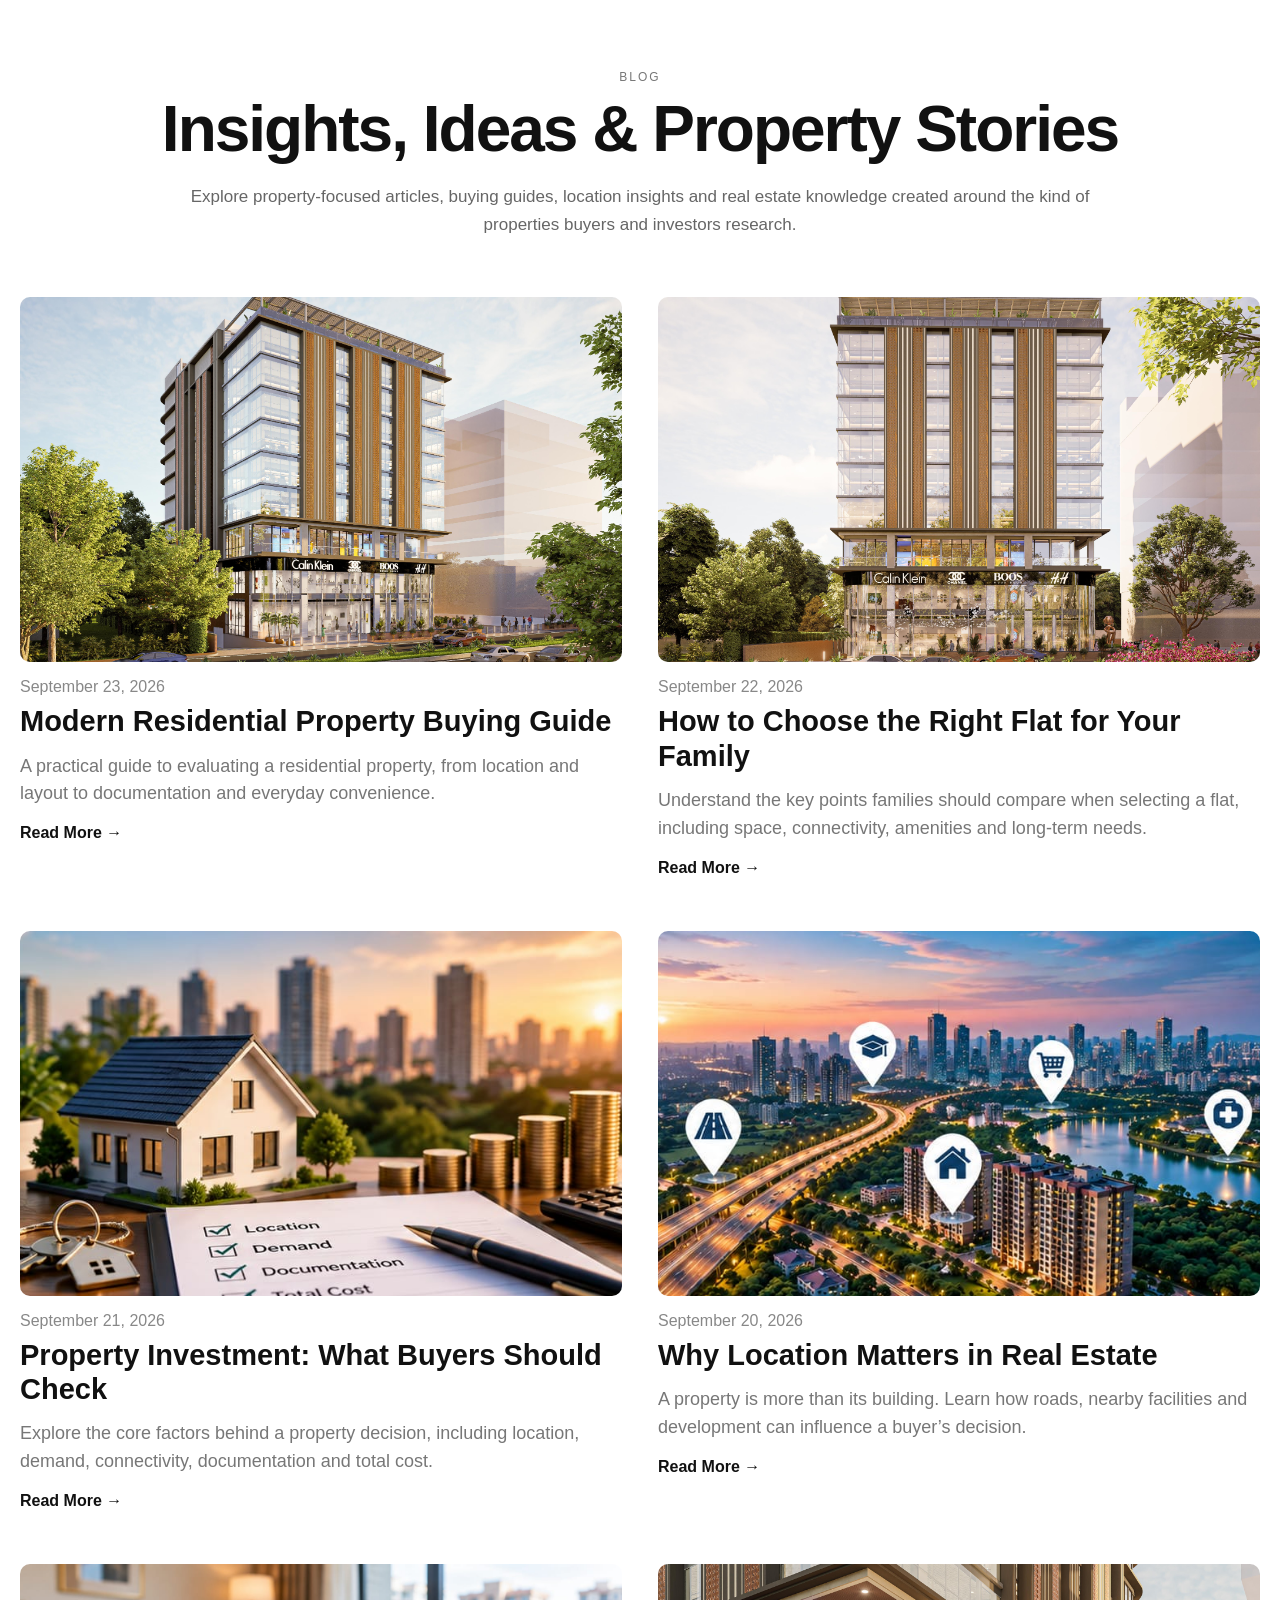
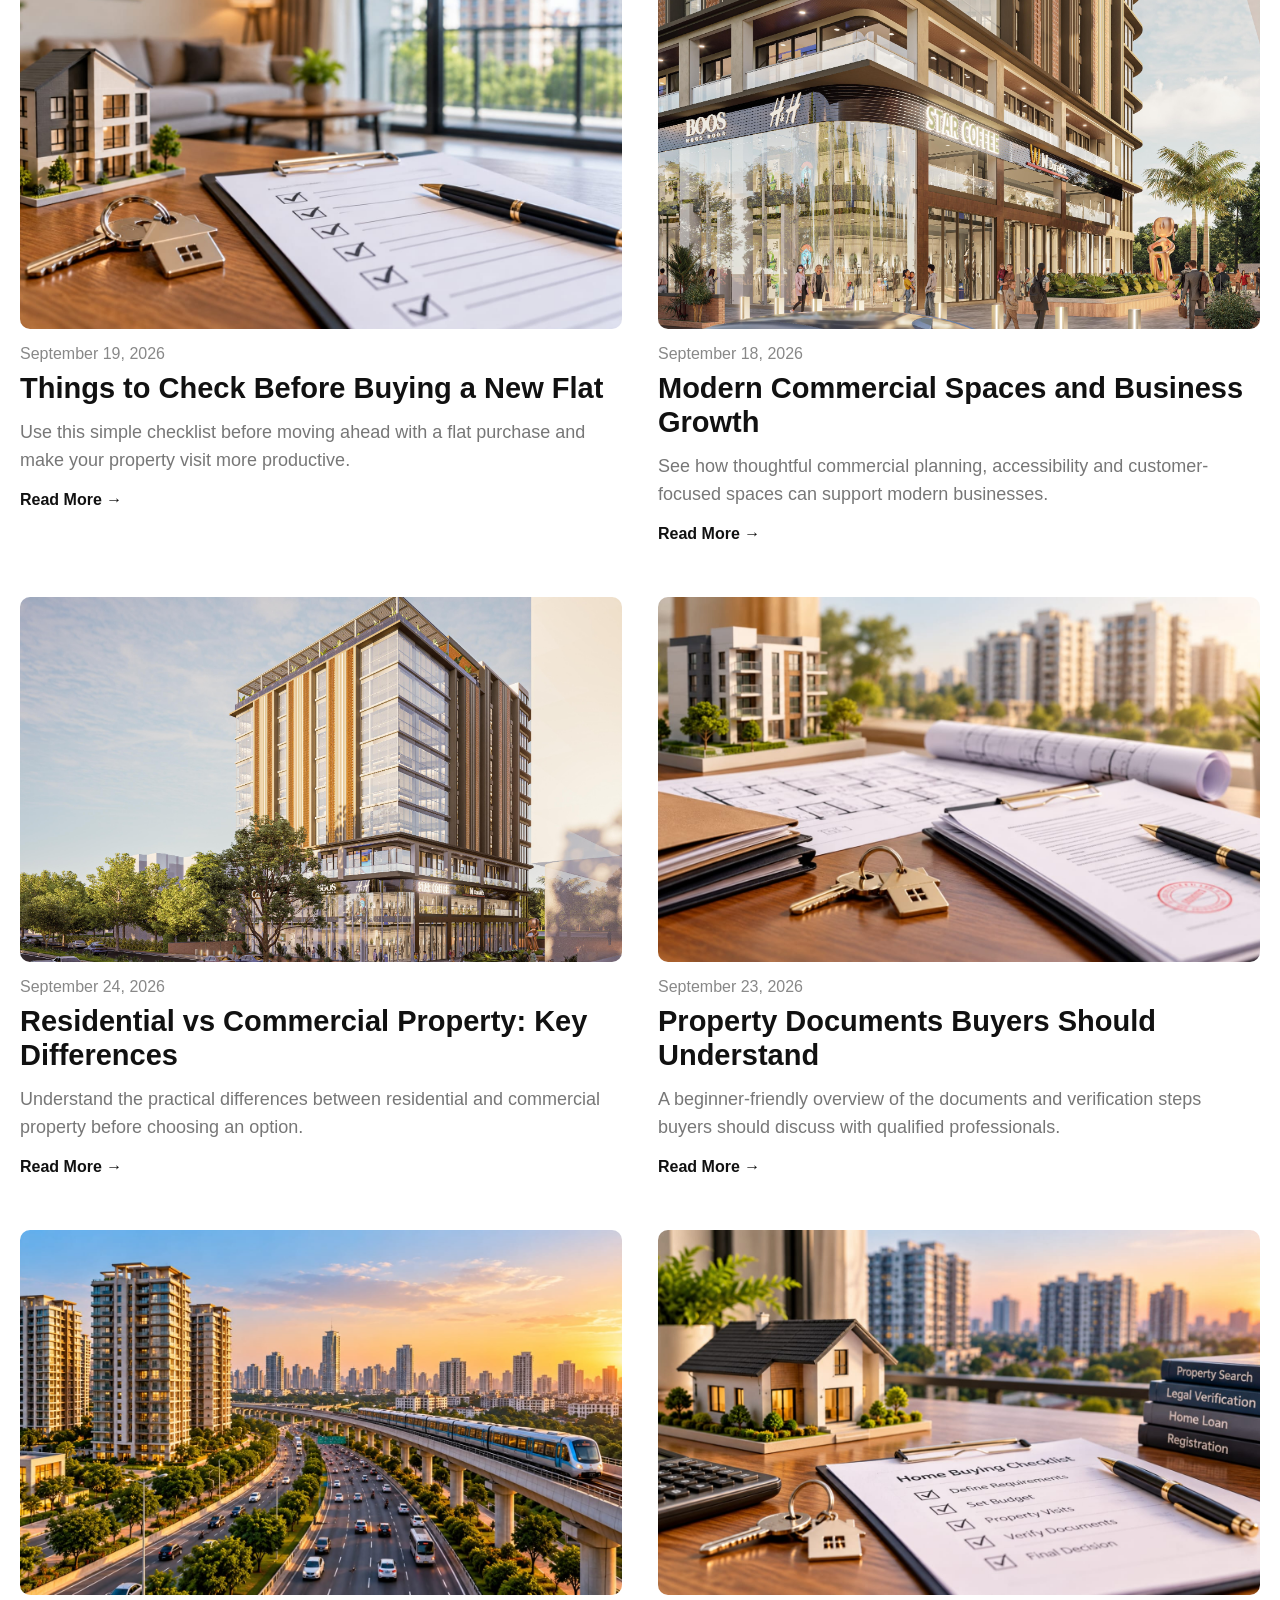
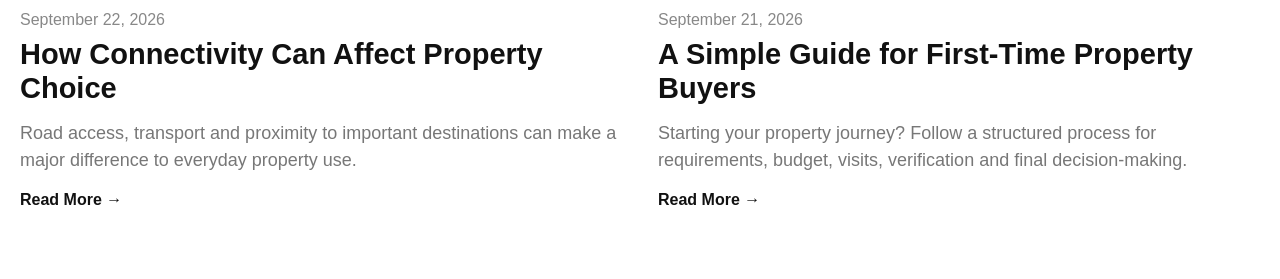
==== blogproj/index.html @ c5c7ea15 "Add blog project" ====
<!DOCTYPE html>
<html lang="en">
 <head>
  <meta charset="utf-8"/>
  <meta content="width=device-width,initial-scale=1" name="viewport"/>
  <title>
   Kisto Sons Blog | Property Insights &amp; Real Estate Guides
  </title>
  <meta content="Explore Kisto Sons property guides, real estate insights, buying tips, location guides and property knowledge." name="description"/>
  <meta content="index,follow" name="robots"/>
  <link href="https://kistosons.com/blog/" rel="canonical"/>
  <meta content="Kisto Sons Blog" property="og:title"/>
  <meta content="Property insights, buying guides and real estate articles from Kisto Sons." property="og:description"/>
  <meta content="website" property="og:type"/>
  <link href="assets/blog.css" rel="stylesheet"/>
  <script type="application/ld+json">
   {"@context":"https://schema.org","@type":"Blog","name":"Kisto Sons Blog","url":"https://kistosons.com/blog/","description":"Property insights and real estate guides from Kisto Sons."}
  </script>
 </head>
 <body>
  <div class="progress">
  </div>
  <main class="blog-home">
   <div class="wrap">
    <section class="intro">
     <p>
      BLOG
     </p>
     <h1>
      Insights, Ideas &amp; Property Stories
     </h1>
     <div class="sub">
      Explore property-focused articles, buying guides, location insights and real estate knowledge created around the kind of properties buyers and investors research.
     </div>
    </section>
    <section class="grid">
     <article class="card">
      <a href="blogs/modern-residential-property-buying-guide.html">
       <img src="assets/images/commercial-space-2.png" alt="Modern commercial property exterior" class="blog-image">
      </a>
      <div class="date">
       September 23, 2026
      </div>
      <h2>
       <a href="blogs/modern-residential-property-buying-guide.html">
        Modern Residential Property Buying Guide
       </a>
      </h2>
      <p>
       A practical guide to evaluating a residential property, from location and layout to documentation and everyday convenience.
      </p>
      <a class="read" href="blogs/modern-residential-property-buying-guide.html">
       Read More &rarr;
      </a>
     </article>
     <article class="card">
      <a href="blogs/how-to-choose-the-right-flat-for-your-family.html">
       <img src="assets/images/commercial-space-4.png" alt="Modern property building exterior" class="blog-image">
      </a>
      <div class="date">
       September 22, 2026
      </div>
      <h2>
       <a href="blogs/how-to-choose-the-right-flat-for-your-family.html">
        How to Choose the Right Flat for Your Family
       </a>
      </h2>
      <p>
       Understand the key points families should compare when selecting a flat, including space, connectivity, amenities and long-term needs.
      </p>
      <a class="read" href="blogs/how-to-choose-the-right-flat-for-your-family.html">
       Read More &rarr;
      </a>
     </article>
     <article class="card">
      <a href="blogs/property-investment-what-buyers-should-check.html">
       <img src="assets/images/property-investment.jpg" alt="Property investment checklist and property evaluation" class="blog-image">
      </a>
      <div class="date">
       September 21, 2026
      </div>
      <h2>
       <a href="blogs/property-investment-what-buyers-should-check.html">
        Property Investment: What Buyers Should Check
       </a>
      </h2>
      <p>
       Explore the core factors behind a property decision, including location, demand, connectivity, documentation and total cost.
      </p>
      <a class="read" href="blogs/property-investment-what-buyers-should-check.html">
       Read More &rarr;
      </a>
     </article>
     <article class="card">
      <a href="blogs/why-location-matters-in-real-estate.html">
       <img src="assets/images/location.jpg" alt="Property location and city connectivity" class="blog-image">
      </a>
      <div class="date">
       September 20, 2026
      </div>
      <h2>
       <a href="blogs/why-location-matters-in-real-estate.html">
        Why Location Matters in Real Estate
       </a>
      </h2>
      <p>
       A property is more than its building. Learn how roads, nearby facilities and development can influence a buyer&rsquo;s decision.
      </p>
      <a class="read" href="blogs/why-location-matters-in-real-estate.html">
       Read More &rarr;
      </a>
     </article>
     <article class="card">
      <a href="blogs/things-to-check-before-buying-a-new-flat.html">
       <img src="assets/images/flat-buying-checklist.jpg" alt="Flat buying checklist" class="blog-image">
      </a>
      <div class="date">
       September 19, 2026
      </div>
      <h2>
       <a href="blogs/things-to-check-before-buying-a-new-flat.html">
        Things to Check Before Buying a New Flat
       </a>
      </h2>
      <p>
       Use this simple checklist before moving ahead with a flat purchase and make your property visit more productive.
      </p>
      <a class="read" href="blogs/things-to-check-before-buying-a-new-flat.html">
       Read More &rarr;
      </a>
     </article>
     <article class="card">
      <a href="blogs/modern-commercial-spaces-and-business-growth.html">
       <img src="assets/images/commercial-space-1.png" alt="Modern commercial space with retail frontage" class="blog-image">
      </a>
      <div class="date">
       September 18, 2026
      </div>
      <h2>
       <a href="blogs/modern-commercial-spaces-and-business-growth.html">
        Modern Commercial Spaces and Business Growth
       </a>
      </h2>
      <p>
       See how thoughtful commercial planning, accessibility and customer-focused spaces can support modern businesses.
      </p>
      <a class="read" href="blogs/modern-commercial-spaces-and-business-growth.html">
       Read More &rarr;
      </a>
     </article>
     <article class="card">
      <a href="blogs/residential-vs-commercial-property-key-differences.html">
       <img src="assets/images/commercial-space-3.png" alt="Modern commercial property architecture" class="blog-image">
      </a>
      <div class="date">
       September 24, 2026
      </div>
      <h2>
       <a href="blogs/residential-vs-commercial-property-key-differences.html">
        Residential vs Commercial Property: Key Differences
       </a>
      </h2>
      <p>
       Understand the practical differences between residential and commercial property before choosing an option.
      </p>
      <a class="read" href="blogs/residential-vs-commercial-property-key-differences.html">
       Read More &rarr;
      </a>
     </article>
     <article class="card">
      <a href="blogs/property-documents-buyers-should-understand.html">
       <img src="assets/images/property-documents.jpg" alt="Property documents and verification" class="blog-image">
      </a>
      <div class="date">
       September 23, 2026
      </div>
      <h2>
       <a href="blogs/property-documents-buyers-should-understand.html">
        Property Documents Buyers Should Understand
       </a>
      </h2>
      <p>
       A beginner-friendly overview of the documents and verification steps buyers should discuss with qualified professionals.
      </p>
      <a class="read" href="blogs/property-documents-buyers-should-understand.html">
       Read More &rarr;
      </a>
     </article>
     <article class="card">
      <a href="blogs/how-connectivity-can-affect-property-choice.html">
       <img src="assets/images/property-connectivity.jpg" alt="Property connectivity and transport" class="blog-image">
      </a>
      <div class="date">
       September 22, 2026
      </div>
      <h2>
       <a href="blogs/how-connectivity-can-affect-property-choice.html">
        How Connectivity Can Affect Property Choice
       </a>
      </h2>
      <p>
       Road access, transport and proximity to important destinations can make a major difference to everyday property use.
      </p>
      <a class="read" href="blogs/how-connectivity-can-affect-property-choice.html">
       Read More &rarr;
      </a>
     </article>
     <article class="card">
      <a href="blogs/a-simple-guide-for-first-time-property-buyers.html">
       <img src="assets/images/first-time-property-buying.jpg" alt="First-time property buying checklist" class="blog-image">
      </a>
      <div class="date">
       September 21, 2026
      </div>
      <h2>
       <a href="blogs/a-simple-guide-for-first-time-property-buyers.html">
        A Simple Guide for First-Time Property Buyers
       </a>
      </h2>
      <p>
       Starting your property journey? Follow a structured process for requirements, budget, visits, verification and final decision-making.
      </p>
      <a class="read" href="blogs/a-simple-guide-for-first-time-property-buyers.html">
       Read More &rarr;
      </a>
     </article>
    </section>
   </div>
  </main>
  <script defer="True" src="assets/blog.js">
  </script>
 </body>
</html>
---- blogproj/assets/blog.css ----
/* ================================
   Base / Reset
================================ */
* {
    box-sizing: border-box;
}

html {
    scroll-behavior: smooth;
}

body {
    margin: 0;
    font-family: Arial, Helvetica, sans-serif;
    color: #111;
    background: #fff;
}

a {
    color: inherit;
    text-decoration: none;
}

button {
    font: inherit;
}

.wrap {
    width: min(760px, 100%);
    margin: 0 auto;
    padding: 0 20px;
}

/* ================================
   Reading Progress Bar
================================ */
.progress {
    position: fixed;
    top: 0;
    left: 0;
    z-index: 20;
    width: 0;
    height: 3px;
    background: #111;
    transition: width 0.05s linear;
}

/* ================================
   Header
================================ */
.top {
    display: flex;
    align-items: center;
    justify-content: flex-end;
    height: 88px;
    border-bottom: 1px solid #eee;
}

.top a {
    color: #555;
    font-size: 12px;
    font-weight: 600;
    letter-spacing: 2px;
}

/* ================================
   Blog Home
================================ */
.blog-home {
    padding: 70px 0;
}

/* Wider homepage layout to match the reference design.
   Article pages keep the original narrow .wrap width. */
.blog-home > .wrap {
    width: min(1440px, 100%);
    padding: 0 20px;
}

.intro {
    margin-bottom: 58px;
    text-align: center;
}

.intro p {
    margin: 0 0 12px;
    color: #777;
    font-size: 12px;
    letter-spacing: 2px;
}

.intro h1 {
    margin: 0;
    font-size: 64px;
    font-weight: 700;
    line-height: 1.05;
    letter-spacing: -2px;
}

.intro .sub {
    max-width: 900px;
    margin: 20px auto 0;
    color: #666;
    font-size: 17px;
    line-height: 1.65;
}

/* ================================
   Article Cards
================================ */
.grid {
    display: grid;
    grid-template-columns: repeat(2, minmax(0, 1fr));
    gap: 54px 36px;
}

.blog-image,
.hero-image {
    display: block;
    width: 100%;
    object-fit: cover;
    border-radius: 10px;
}

.blog-image {
    height: 365px;
}

.hero-image {
    height: 430px;
    margin-bottom: 40px;
}

.card img,
.fakeimg {
    width: 100%;
    height: 365px;
    object-fit: cover;
    border-radius: 10px;
}

.fakeimg {
    display: flex;
    align-items: flex-end;
    padding: 22px;
    color: #fff;
    font-size: 12px;
    font-weight: 700;
    letter-spacing: 2px;
    background: linear-gradient(135deg, #263238, #a77c45);
}

.g2 { background: linear-gradient(135deg, #1f343a, #80927d); }
.g3 { background: linear-gradient(135deg, #3a3027, #bd966d); }
.g4 { background: linear-gradient(135deg, #233a55, #8797a8); }
.g5 { background: linear-gradient(135deg, #473b30, #d0ae82); }
.g6 { background: linear-gradient(135deg, #29343e, #96744e); }
.g7 { background: linear-gradient(135deg, #34434a, #a39b85); }
.g8 { background: linear-gradient(135deg, #302f39, #aa8765); }
.g9 { background: linear-gradient(135deg, #1e3b46, #749da2); }
.g10 { background: linear-gradient(135deg, #3b322d, #9d775b); }

.date {
    margin-top: 16px;
    color: #888;
    font-size: 16px;
}

.card h2 {
    margin: 8px 0 14px;
    font-size: 29px;
    line-height: 1.18;
}

.card p {
    margin: 0 0 16px;
    color: #777;
    font-size: 18px;
    line-height: 1.55;
}

.read {
    font-size: 16px;
    font-weight: 700;
}

.card a:hover,
.back:hover,
.next a:hover {
    text-decoration: underline;
}

/* ================================
   Article Page
================================ */
.article {
    padding: 70px 0;
}

.article .label {
    color: #777;
    font-size: 12px;
    letter-spacing: 2px;
}

.article h1 {
    margin: 15px 0 25px;
    font-size: 50px;
    line-height: 1.08;
    letter-spacing: -2px;
}

.heroimg {
    display: flex;
    align-items: center;
    justify-content: center;
    height: 430px;
    margin-bottom: 40px;
    border-radius: 10px;
    color: #fff;
    font-size: 22px;
    font-weight: 700;
    letter-spacing: 2px;
    background: linear-gradient(135deg, #263238, #a77c45);
}

.article h2 {
    margin-top: 38px;
    font-size: 28px;
}

.article h3 {
    margin-top: 28px;
    font-size: 20px;
}

.article p,
.article li {
    color: #555;
    font-size: 17px;
    line-height: 1.8;
}

/* ================================
   FAQ
================================ */
.faq {
    margin-top: 45px;
    border-top: 1px solid #ddd;
}

.faq details {
    padding: 20px 0;
    border-bottom: 1px solid #ddd;
}

.faq summary {
    cursor: pointer;
    font-weight: 700;
}

/* ================================
   Share Buttons
================================ */
.share {
    display: flex;
    gap: 10px;
    margin-top: 40px;
    padding-top: 25px;
    border-top: 1px solid #ddd;
}

.share button {
    padding: 9px 15px;
    border: 1px solid #ddd;
    background: #fff;
    cursor: pointer;
}

.share button:hover {
    background: #f7f7f7;
}

.next {
    margin-top: 35px;
    padding-top: 25px;
    border-top: 1px solid #ddd;
    font-weight: 700;
}

.back {
    display: inline-block;
    margin-top: 35px;
    font-size: 14px;
    font-weight: 700;
}

/* ================================
   Responsive Design
================================ */
@media (max-width: 700px) {
    .wrap {
        padding: 0 18px;
    }

    .intro h1,
    .article h1 {
        font-size: 38px;
    }

    .blog-home > .wrap {
        width: 100%;
    }

    .grid {
        grid-template-columns: 1fr;
        gap: 45px;
    }

    .card img,
    .fakeimg {
        height: 220px;
    }

    .heroimg {
        height: 280px;
    }

    .top {
        height: 70px;
    }
}
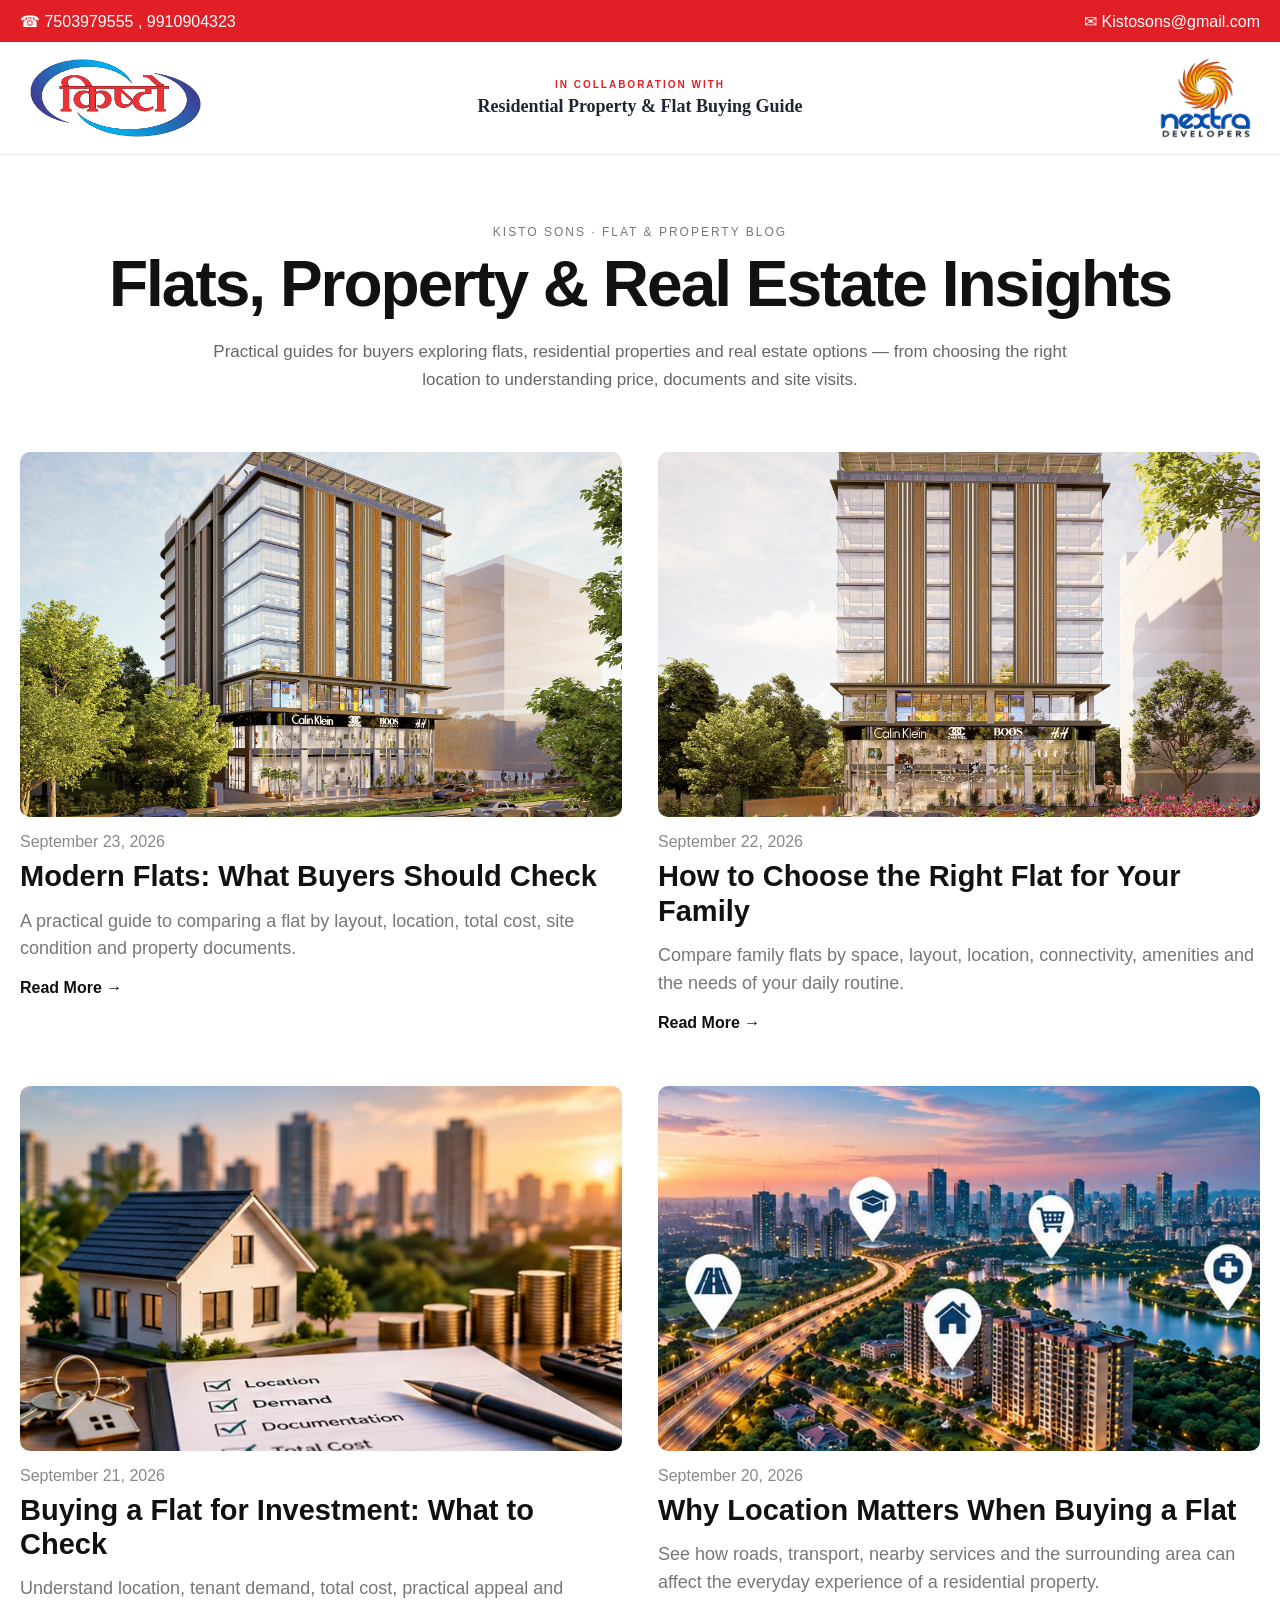
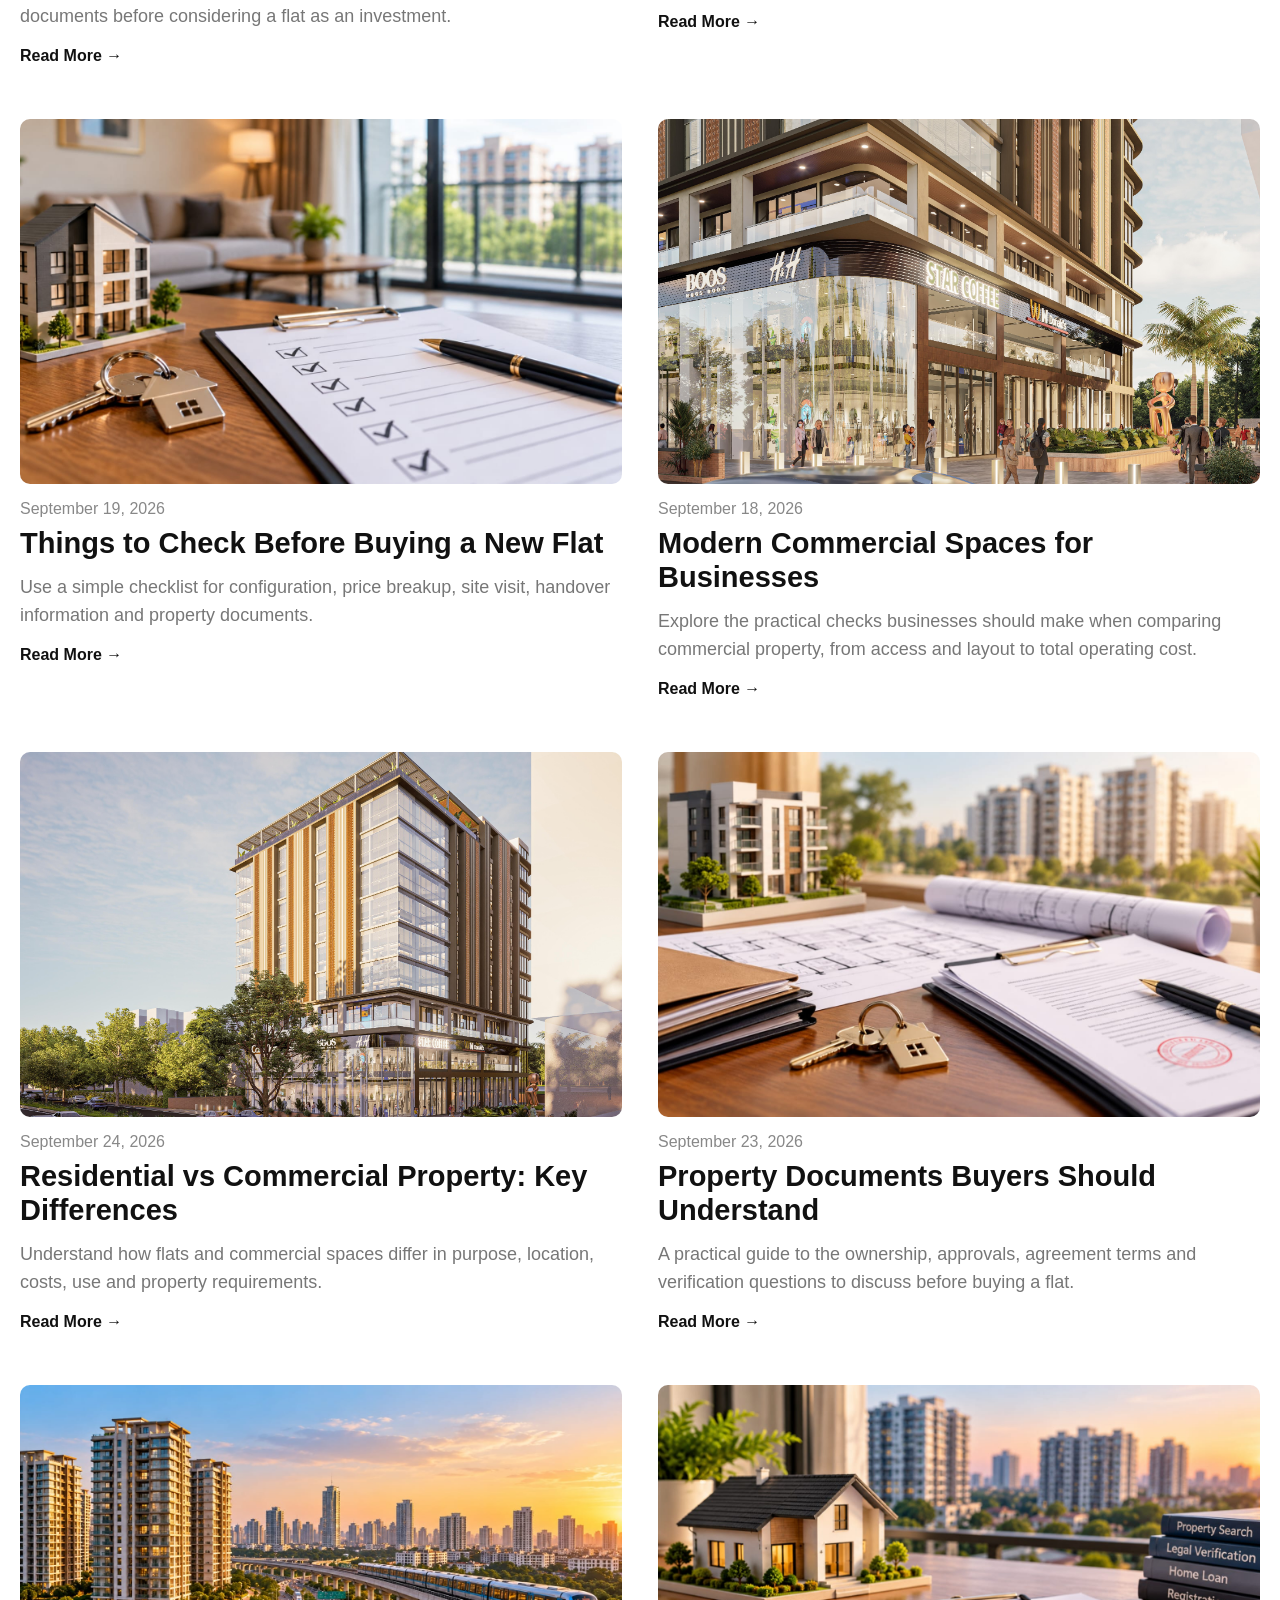
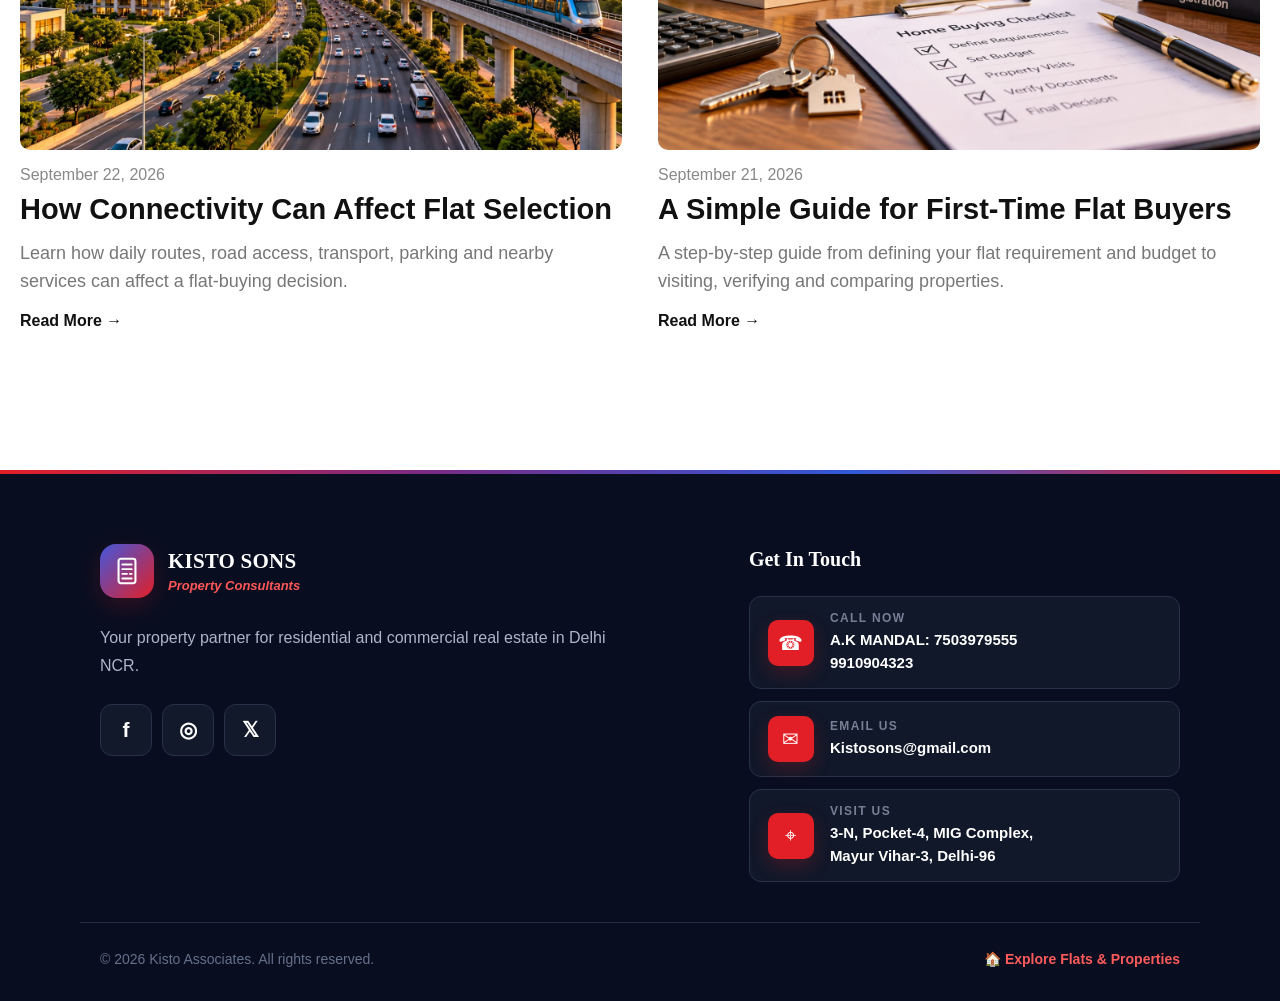
==== commit 16b52b4f: "Initial commit" ====
--- a/blogproj/index.html
+++ b/blogproj/index.html
@@ -4,58 +4,108 @@
   <meta charset="utf-8"/>
   <meta content="width=device-width,initial-scale=1" name="viewport"/>
   <title>
-   Kisto Sons Blog | Property Insights &amp; Real Estate Guides
+   Kisto Sons Blog | Flats, Property &amp; Real Estate Insights
   </title>
-  <meta content="Explore Kisto Sons property guides, real estate insights, buying tips, location guides and property knowledge." name="description"/>
-  <meta content="index,follow" name="robots"/>
+  <meta content="Practical flat buying guides, residential property insights and real estate information from Kisto Sons." name="description"/>
+  <meta content="Kisto Sons Blog | Flats, Property &amp; Real Estate Insights" property="og:title"/>
+  <meta content="Practical flat buying guides, residential property insights and real estate information from Kisto Sons." property="og:description"/>
+  <meta content="website" property="og:type"/>
+  <meta content="Kisto Sons" property="og:site_name"/>
+  <meta content="https://kistosons.com/blog/" property="og:url"/>
+  <meta content="https://kistosons.com/blog/assets/images/first-time-property-buying.jpg" property="og:image"/>
+  <meta content="Kisto Sons Blog | Flats, Property &amp; Real Estate Insights" property="og:image:alt"/>
+  <meta content="summary_large_image" name="twitter:card"/>
+  <meta content="Kisto Sons Blog | Flats, Property &amp; Real Estate Insights" name="twitter:title"/>
+  <meta content="Practical flat buying guides, residential property insights and real estate information from Kisto Sons." name="twitter:description"/>
+  <meta content="https://kistosons.com/blog/assets/images/first-time-property-buying.jpg" name="twitter:image"/>
+  <meta content="Kisto Sons" name="author"/>
+  <meta content="flats for sale, flat buying guide, residential property, real estate, property buying, Kisto Sons" name="keywords"/>
+  <meta content="index, follow, max-image-preview:large, max-snippet:-1, max-video-preview:-1" name="robots"/>
+  <meta content="#111827" name="theme-color"/>
+
   <link href="https://kistosons.com/blog/" rel="canonical"/>
-  <meta content="Kisto Sons Blog" property="og:title"/>
-  <meta content="Property insights, buying guides and real estate articles from Kisto Sons." property="og:description"/>
-  <meta content="website" property="og:type"/>
   <link href="assets/blog.css" rel="stylesheet"/>
   <script type="application/ld+json">
    {"@context":"https://schema.org","@type":"Blog","name":"Kisto Sons Blog","url":"https://kistosons.com/blog/","description":"Property insights and real estate guides from Kisto Sons."}
   </script>
  </head>
  <body>
+  <div class="site-topbar">
+   <div class="site-topbar-inner">
+    <div>
+     ☎
+     <a href="tel:+917503797555">
+      7503979555
+     </a>
+     ,
+     <a href="tel:+919910904323">
+      9910904323
+     </a>
+    </div>
+    <div>
+     ✉
+     <a href="mailto:Kistosons@gmail.com">
+      Kistosons@gmail.com
+     </a>
+    </div>
+   </div>
+  </div>
+  <div class="brandbar">
+   <div class="brandbar-inner">
+    <a aria-label="Kisto Sons" class="brand-logo brand-logo-kisto" href="index.html">
+     <img alt="Kisto Sons logo" src="assets/images/kisto-logo.png"/>
+    </a>
+    <div class="brandbar-center">
+     <span>
+      IN COLLABORATION WITH
+     </span>
+     <strong>
+      Residential Property &amp; Flat Buying Guide
+     </strong>
+    </div>
+    <a aria-label="Nextra Developers" class="brand-logo brand-logo-nextra" href="index.html">
+     <img alt="Nextra Developers logo" src="assets/images/nextra-logo.png"/>
+    </a>
+   </div>
+  </div>
   <div class="progress">
   </div>
   <main class="blog-home">
    <div class="wrap">
     <section class="intro">
      <p>
-      BLOG
+      KISTO SONS · FLAT &amp; PROPERTY BLOG
      </p>
      <h1>
-      Insights, Ideas &amp; Property Stories
+      Flats, Property &amp; Real Estate Insights
      </h1>
      <div class="sub">
-      Explore property-focused articles, buying guides, location insights and real estate knowledge created around the kind of properties buyers and investors research.
+      Practical guides for buyers exploring flats, residential properties and real estate options — from choosing the right location to understanding price, documents and site visits.
      </div>
     </section>
     <section class="grid">
      <article class="card">
       <a href="blogs/modern-residential-property-buying-guide.html">
-       <img src="assets/images/commercial-space-2.png" alt="Modern commercial property exterior" class="blog-image">
+       <img alt="Modern commercial property exterior" class="blog-image" src="assets/images/commercial-space-2.png"/>
       </a>
       <div class="date">
        September 23, 2026
       </div>
       <h2>
        <a href="blogs/modern-residential-property-buying-guide.html">
-        Modern Residential Property Buying Guide
-       </a>
-      </h2>
-      <p>
-       A practical guide to evaluating a residential property, from location and layout to documentation and everyday convenience.
+        Modern Flats: What Buyers Should Check
+       </a>
+      </h2>
+      <p>
+       A practical guide to comparing a flat by layout, location, total cost, site condition and property documents.
       </p>
       <a class="read" href="blogs/modern-residential-property-buying-guide.html">
-       Read More &rarr;
+       Read More →
       </a>
      </article>
      <article class="card">
       <a href="blogs/how-to-choose-the-right-flat-for-your-family.html">
-       <img src="assets/images/commercial-space-4.png" alt="Modern property building exterior" class="blog-image">
+       <img alt="Modern property building exterior" class="blog-image" src="assets/images/commercial-space-4.png"/>
       </a>
       <div class="date">
        September 22, 2026
@@ -66,53 +116,53 @@
        </a>
       </h2>
       <p>
-       Understand the key points families should compare when selecting a flat, including space, connectivity, amenities and long-term needs.
+       Compare family flats by space, layout, location, connectivity, amenities and the needs of your daily routine.
       </p>
       <a class="read" href="blogs/how-to-choose-the-right-flat-for-your-family.html">
-       Read More &rarr;
+       Read More →
       </a>
      </article>
      <article class="card">
       <a href="blogs/property-investment-what-buyers-should-check.html">
-       <img src="assets/images/property-investment.jpg" alt="Property investment checklist and property evaluation" class="blog-image">
+       <img alt="Property investment checklist and property evaluation" class="blog-image" src="assets/images/property-investment.jpg"/>
       </a>
       <div class="date">
        September 21, 2026
       </div>
       <h2>
        <a href="blogs/property-investment-what-buyers-should-check.html">
-        Property Investment: What Buyers Should Check
-       </a>
-      </h2>
-      <p>
-       Explore the core factors behind a property decision, including location, demand, connectivity, documentation and total cost.
+        Buying a Flat for Investment: What to Check
+       </a>
+      </h2>
+      <p>
+       Understand location, tenant demand, total cost, practical appeal and documents before considering a flat as an investment.
       </p>
       <a class="read" href="blogs/property-investment-what-buyers-should-check.html">
-       Read More &rarr;
+       Read More →
       </a>
      </article>
      <article class="card">
       <a href="blogs/why-location-matters-in-real-estate.html">
-       <img src="assets/images/location.jpg" alt="Property location and city connectivity" class="blog-image">
+       <img alt="Property location and city connectivity" class="blog-image" src="assets/images/location.jpg"/>
       </a>
       <div class="date">
        September 20, 2026
       </div>
       <h2>
        <a href="blogs/why-location-matters-in-real-estate.html">
-        Why Location Matters in Real Estate
-       </a>
-      </h2>
-      <p>
-       A property is more than its building. Learn how roads, nearby facilities and development can influence a buyer&rsquo;s decision.
+        Why Location Matters When Buying a Flat
+       </a>
+      </h2>
+      <p>
+       See how roads, transport, nearby services and the surrounding area can affect the everyday experience of a residential property.
       </p>
       <a class="read" href="blogs/why-location-matters-in-real-estate.html">
-       Read More &rarr;
+       Read More →
       </a>
      </article>
      <article class="card">
       <a href="blogs/things-to-check-before-buying-a-new-flat.html">
-       <img src="assets/images/flat-buying-checklist.jpg" alt="Flat buying checklist" class="blog-image">
+       <img alt="Flat buying checklist" class="blog-image" src="assets/images/flat-buying-checklist.jpg"/>
       </a>
       <div class="date">
        September 19, 2026
@@ -123,34 +173,34 @@
        </a>
       </h2>
       <p>
-       Use this simple checklist before moving ahead with a flat purchase and make your property visit more productive.
+       Use a simple checklist for configuration, price breakup, site visit, handover information and property documents.
       </p>
       <a class="read" href="blogs/things-to-check-before-buying-a-new-flat.html">
-       Read More &rarr;
+       Read More →
       </a>
      </article>
      <article class="card">
       <a href="blogs/modern-commercial-spaces-and-business-growth.html">
-       <img src="assets/images/commercial-space-1.png" alt="Modern commercial space with retail frontage" class="blog-image">
+       <img alt="Modern commercial space with retail frontage" class="blog-image" src="assets/images/commercial-space-1.png"/>
       </a>
       <div class="date">
        September 18, 2026
       </div>
       <h2>
        <a href="blogs/modern-commercial-spaces-and-business-growth.html">
-        Modern Commercial Spaces and Business Growth
-       </a>
-      </h2>
-      <p>
-       See how thoughtful commercial planning, accessibility and customer-focused spaces can support modern businesses.
+        Modern Commercial Spaces for Businesses
+       </a>
+      </h2>
+      <p>
+       Explore the practical checks businesses should make when comparing commercial property, from access and layout to total operating cost.
       </p>
       <a class="read" href="blogs/modern-commercial-spaces-and-business-growth.html">
-       Read More &rarr;
+       Read More →
       </a>
      </article>
      <article class="card">
       <a href="blogs/residential-vs-commercial-property-key-differences.html">
-       <img src="assets/images/commercial-space-3.png" alt="Modern commercial property architecture" class="blog-image">
+       <img alt="Modern commercial property architecture" class="blog-image" src="assets/images/commercial-space-3.png"/>
       </a>
       <div class="date">
        September 24, 2026
@@ -161,15 +211,15 @@
        </a>
       </h2>
       <p>
-       Understand the practical differences between residential and commercial property before choosing an option.
+       Understand how flats and commercial spaces differ in purpose, location, costs, use and property requirements.
       </p>
       <a class="read" href="blogs/residential-vs-commercial-property-key-differences.html">
-       Read More &rarr;
+       Read More →
       </a>
      </article>
      <article class="card">
       <a href="blogs/property-documents-buyers-should-understand.html">
-       <img src="assets/images/property-documents.jpg" alt="Property documents and verification" class="blog-image">
+       <img alt="Property documents and verification" class="blog-image" src="assets/images/property-documents.jpg"/>
       </a>
       <div class="date">
        September 23, 2026
@@ -180,55 +230,155 @@
        </a>
       </h2>
       <p>
-       A beginner-friendly overview of the documents and verification steps buyers should discuss with qualified professionals.
+       A practical guide to the ownership, approvals, agreement terms and verification questions to discuss before buying a flat.
       </p>
       <a class="read" href="blogs/property-documents-buyers-should-understand.html">
-       Read More &rarr;
+       Read More →
       </a>
      </article>
      <article class="card">
       <a href="blogs/how-connectivity-can-affect-property-choice.html">
-       <img src="assets/images/property-connectivity.jpg" alt="Property connectivity and transport" class="blog-image">
+       <img alt="Property connectivity and transport" class="blog-image" src="assets/images/property-connectivity.jpg"/>
       </a>
       <div class="date">
        September 22, 2026
       </div>
       <h2>
        <a href="blogs/how-connectivity-can-affect-property-choice.html">
-        How Connectivity Can Affect Property Choice
-       </a>
-      </h2>
-      <p>
-       Road access, transport and proximity to important destinations can make a major difference to everyday property use.
+        How Connectivity Can Affect Flat Selection
+       </a>
+      </h2>
+      <p>
+       Learn how daily routes, road access, transport, parking and nearby services can affect a flat-buying decision.
       </p>
       <a class="read" href="blogs/how-connectivity-can-affect-property-choice.html">
-       Read More &rarr;
+       Read More →
       </a>
      </article>
      <article class="card">
       <a href="blogs/a-simple-guide-for-first-time-property-buyers.html">
-       <img src="assets/images/first-time-property-buying.jpg" alt="First-time property buying checklist" class="blog-image">
+       <img alt="First-time property buying checklist" class="blog-image" src="assets/images/first-time-property-buying.jpg"/>
       </a>
       <div class="date">
        September 21, 2026
       </div>
       <h2>
        <a href="blogs/a-simple-guide-for-first-time-property-buyers.html">
-        A Simple Guide for First-Time Property Buyers
-       </a>
-      </h2>
-      <p>
-       Starting your property journey? Follow a structured process for requirements, budget, visits, verification and final decision-making.
+        A Simple Guide for First-Time Flat Buyers
+       </a>
+      </h2>
+      <p>
+       A step-by-step guide from defining your flat requirement and budget to visiting, verifying and comparing properties.
       </p>
       <a class="read" href="blogs/a-simple-guide-for-first-time-property-buyers.html">
-       Read More &rarr;
+       Read More →
       </a>
      </article>
     </section>
    </div>
   </main>
+  <footer class="site-footer">
+   <div class="site-footer-inner">
+    <div>
+     <div class="footer-brand">
+      <div aria-hidden="true" class="footer-logo">
+       <svg fill="none" viewbox="0 0 32 32" xmlns="http://www.w3.org/2000/svg">
+        <rect height="26" rx="2.5" stroke="currentColor" stroke-width="2.2" width="18" x="7" y="3">
+        </rect>
+        <path d="M11 9h10M11 14h10M11 19h5M19 19h2M11 24h10" stroke="currentColor" stroke-linecap="round" stroke-width="2">
+        </path>
+       </svg>
+      </div>
+      <div>
+       <h2>
+        KISTO SONS
+       </h2>
+       <span>
+        Property Consultants
+       </span>
+      </div>
+     </div>
+     <p class="footer-about">
+      Your property partner for residential and commercial real estate in Delhi NCR.
+     </p>
+     <div class="footer-socials">
+      <a aria-label="Facebook" href="#">
+       f
+      </a>
+      <a aria-label="Instagram" href="#">
+       ◎
+      </a>
+      <a aria-label="X" href="#">
+       𝕏
+      </a>
+     </div>
+    </div>
+    <div>
+     <h3>
+      Get In Touch
+     </h3>
+     <div class="contact-card">
+      <div class="contact-icon">
+       ☎
+      </div>
+      <div>
+       <div class="contact-label">
+        CALL NOW
+       </div>
+       <div class="contact-value">
+        A.K MANDAL:
+        <a href="tel:+917503797555">
+         7503979555
+        </a>
+        <br/>
+        <a href="tel:+919910904323">
+         9910904323
+        </a>
+       </div>
+      </div>
+     </div>
+     <div class="contact-card">
+      <div class="contact-icon">
+       ✉
+      </div>
+      <div>
+       <div class="contact-label">
+        EMAIL US
+       </div>
+       <div class="contact-value">
+        <a href="mailto:Kistosons@gmail.com">
+         Kistosons@gmail.com
+        </a>
+       </div>
+      </div>
+     </div>
+     <div class="contact-card">
+      <div class="contact-icon">
+       ⌖
+      </div>
+      <div>
+       <div class="contact-label">
+        VISIT US
+       </div>
+       <div class="contact-value">
+        3-N, Pocket-4, MIG Complex,
+        <br/>
+        Mayur Vihar-3, Delhi-96
+       </div>
+      </div>
+     </div>
+    </div>
+   </div>
+   <div class="footer-bottom">
+    <div>
+     © 2026 Kisto Associates. All rights reserved.
+    </div>
+    <a class="return-link" href="index.html">
+     🏠 Explore Flats &amp; Properties
+    </a>
+   </div>
+  </footer>
   <script defer="True" src="assets/blog.js">
   </script>
  </body>
 </html>
-
--- a/blogproj/assets/blog.css
+++ b/blogproj/assets/blog.css
@@ -60,7 +60,7 @@
     color: #555;
     font-size: 12px;
     font-weight: 600;
-    letter-spacing: 2px;
+    letter-spacing: 1.7px;
 }
 
 /* ================================
@@ -330,3 +330,368 @@
         height: 70px;
     }
 }
+
+
+/* ================================
+   Kisto Associates Top Bar + Footer
+================================ */
+.site-topbar {
+    width: 100%;
+    background: #e21f26;
+    color: #fff;
+    min-height: 42px;
+    display: flex;
+    align-items: center;
+}
+
+.site-topbar-inner {
+    width: min(1440px, 100%);
+    margin: 0 auto;
+    padding: 0 20px;
+    display: flex;
+    align-items: center;
+    justify-content: space-between;
+    gap: 24px;
+    font-size: 16px;
+}
+
+.site-topbar a {
+    color: #fff;
+    text-decoration: none;
+}
+
+.site-topbar a:hover {
+    text-decoration: underline;
+}
+
+.site-footer {
+    margin-top: 70px;
+    border-top: 4px solid transparent;
+    border-image: linear-gradient(90deg, #e21f26, #7a2b83, #3159d9, #e21f26) 1;
+    background: #080e20;
+    color: #c9cede;
+}
+
+.site-footer-inner {
+    width: min(1120px, 100%);
+    margin: 0 auto;
+    padding: 70px 20px 28px;
+    display: grid;
+    grid-template-columns: 1.25fr 0.8fr 1.15fr;
+    gap: 70px;
+}
+
+.footer-brand {
+    display: flex;
+    align-items: center;
+    gap: 14px;
+}
+
+.footer-logo {
+    width: 54px;
+    height: 54px;
+    flex: 0 0 54px;
+    display: grid;
+    place-items: center;
+    border-radius: 16px;
+    background: linear-gradient(135deg, #4357dc, #e21f26);
+    color: #fff;
+    box-shadow: 0 8px 24px rgba(226, 31, 38, 0.2);
+}
+
+.footer-logo svg {
+    width: 30px;
+    height: 30px;
+}
+
+.footer-brand h2 {
+    margin: 0;
+    color: #fff;
+    font-family: Georgia, serif;
+    font-size: 21px;
+    letter-spacing: 0.2px;
+}
+
+.footer-brand span {
+    display: block;
+    margin-top: 4px;
+    color: #ff5757;
+    font-size: 13px;
+    font-style: italic;
+    font-weight: 700;
+}
+
+.footer-about {
+    max-width: 410px;
+    margin: 26px 0 24px;
+    color: #aeb5c8;
+    font-size: 16px;
+    line-height: 1.75;
+}
+
+.footer-socials {
+    display: flex;
+    gap: 10px;
+}
+
+.footer-socials a {
+    width: 52px;
+    height: 52px;
+    display: grid;
+    place-items: center;
+    border: 1px solid #293148;
+    border-radius: 12px;
+    color: #fff;
+    font-size: 21px;
+    font-weight: 700;
+    background: #12192b;
+    transition: transform .2s ease, background .2s ease, border-color .2s ease;
+}
+
+.footer-socials a:hover {
+    transform: translateY(-2px);
+    background: #1b243b;
+    border-color: #e21f26;
+    text-decoration: none;
+}
+
+.site-footer h3 {
+    margin: 4px 0 25px;
+    color: #fff;
+    font-family: Georgia, serif;
+    font-size: 20px;
+}
+
+.footer-links {
+    display: grid;
+    gap: 18px;
+}
+
+.footer-links a {
+    color: #aeb5c8;
+    font-size: 16px;
+}
+
+.footer-links a::before {
+    content: '›';
+    margin-right: 10px;
+    color: #e21f26;
+    font-size: 22px;
+    vertical-align: -1px;
+}
+
+.footer-links a:hover {
+    color: #fff;
+    text-decoration: none;
+}
+
+.contact-card {
+    display: flex;
+    align-items: center;
+    gap: 16px;
+    min-height: 76px;
+    margin-bottom: 12px;
+    padding: 14px 18px;
+    border: 1px solid #293148;
+    border-radius: 12px;
+    background: #111829;
+}
+
+.contact-icon {
+    width: 46px;
+    height: 46px;
+    flex: 0 0 46px;
+    display: grid;
+    place-items: center;
+    border-radius: 10px;
+    background: #e21f26;
+    color: #fff;
+    font-size: 20px;
+    box-shadow: 0 7px 18px rgba(226, 31, 38, 0.22);
+}
+
+.contact-label {
+    margin-bottom: 4px;
+    color: #777f96;
+    font-size: 12px;
+    letter-spacing: 1.4px;
+    font-weight: 700;
+}
+
+.contact-value {
+    color: #fff;
+    font-size: 15px;
+    line-height: 1.5;
+    font-weight: 700;
+}
+
+.contact-value a {
+    color: #fff;
+}
+
+.footer-bottom {
+    width: min(1120px, 100%);
+    margin: 0 auto;
+    padding: 28px 20px 34px;
+    border-top: 1px solid #222b42;
+    display: flex;
+    justify-content: space-between;
+    align-items: center;
+    gap: 20px;
+    color: #66708a;
+    font-size: 14px;
+}
+
+.footer-bottom .return-link {
+    color: #ff5b5b;
+    font-weight: 700;
+}
+
+@media (max-width: 800px) {
+    .site-topbar-inner {
+        flex-direction: column;
+        justify-content: center;
+        gap: 4px;
+        padding: 8px 18px;
+        text-align: center;
+    }
+
+    .site-footer-inner {
+        grid-template-columns: 1fr;
+        gap: 42px;
+        padding-top: 50px;
+    }
+
+    .footer-bottom {
+        flex-direction: column;
+        align-items: flex-start;
+    }
+}
+
+
+/* ================================
+   Dual Logo Brand Header
+================================ */
+.brandbar {
+    width: 100%;
+    background: #fff;
+    border-bottom: 1px solid #e9e9e9;
+}
+
+.brandbar-inner {
+    width: min(1440px, 100%);
+    min-height: 112px;
+    margin: 0 auto;
+    padding: 12px 28px;
+    display: grid;
+    grid-template-columns: minmax(190px, 1fr) auto minmax(190px, 1fr);
+    align-items: center;
+    gap: 30px;
+}
+
+.brand-logo {
+    display: flex;
+    align-items: center;
+    height: 86px;
+}
+
+.brand-logo img {
+    display: block;
+    max-width: 190px;
+    max-height: 82px;
+    width: auto;
+    height: auto;
+    object-fit: contain;
+}
+
+.brand-logo-kisto {
+    justify-content: flex-start;
+}
+
+.brand-logo-nextra {
+    justify-content: flex-end;
+}
+
+.brand-logo-nextra img {
+    max-width: 120px;
+    max-height: 82px;
+}
+
+.brandbar-center {
+    text-align: center;
+    line-height: 1.2;
+}
+
+.brandbar-center span {
+    display: block;
+    margin-bottom: 5px;
+    color: #e21f26;
+    font-size: 10px;
+    font-weight: 700;
+    letter-spacing: 2px;
+}
+
+.brandbar-center strong {
+    color: #202534;
+    font-family: Georgia, serif;
+    font-size: 18px;
+    font-weight: 700;
+}
+
+/* Two-column footer after removing Quick Links */
+.site-footer-inner {
+    grid-template-columns: minmax(0, 1.25fr) minmax(360px, 1fr);
+    gap: 110px;
+}
+
+.site-footer-inner > div:first-child {
+    min-width: 0;
+}
+
+.site-footer-inner > div:last-child {
+    min-width: 0;
+}
+
+.site-footer-inner .footer-about {
+    max-width: 560px;
+}
+
+.site-footer-inner .contact-card {
+    width: 100%;
+}
+
+@media (max-width: 800px) {
+    .brandbar-inner {
+        min-height: 94px;
+        grid-template-columns: 1fr 1fr;
+        gap: 10px;
+        padding: 10px 18px;
+    }
+
+    .brandbar-center {
+        display: none;
+    }
+
+    .brand-logo {
+        height: 70px;
+    }
+
+    .brand-logo img {
+        max-width: 160px;
+        max-height: 62px;
+    }
+
+    .brand-logo-nextra {
+        justify-content: flex-end;
+    }
+
+    .brand-logo-nextra img {
+        max-width: 92px;
+        max-height: 62px;
+    }
+
+    .site-footer-inner {
+        grid-template-columns: 1fr;
+        gap: 42px;
+    }
+}
